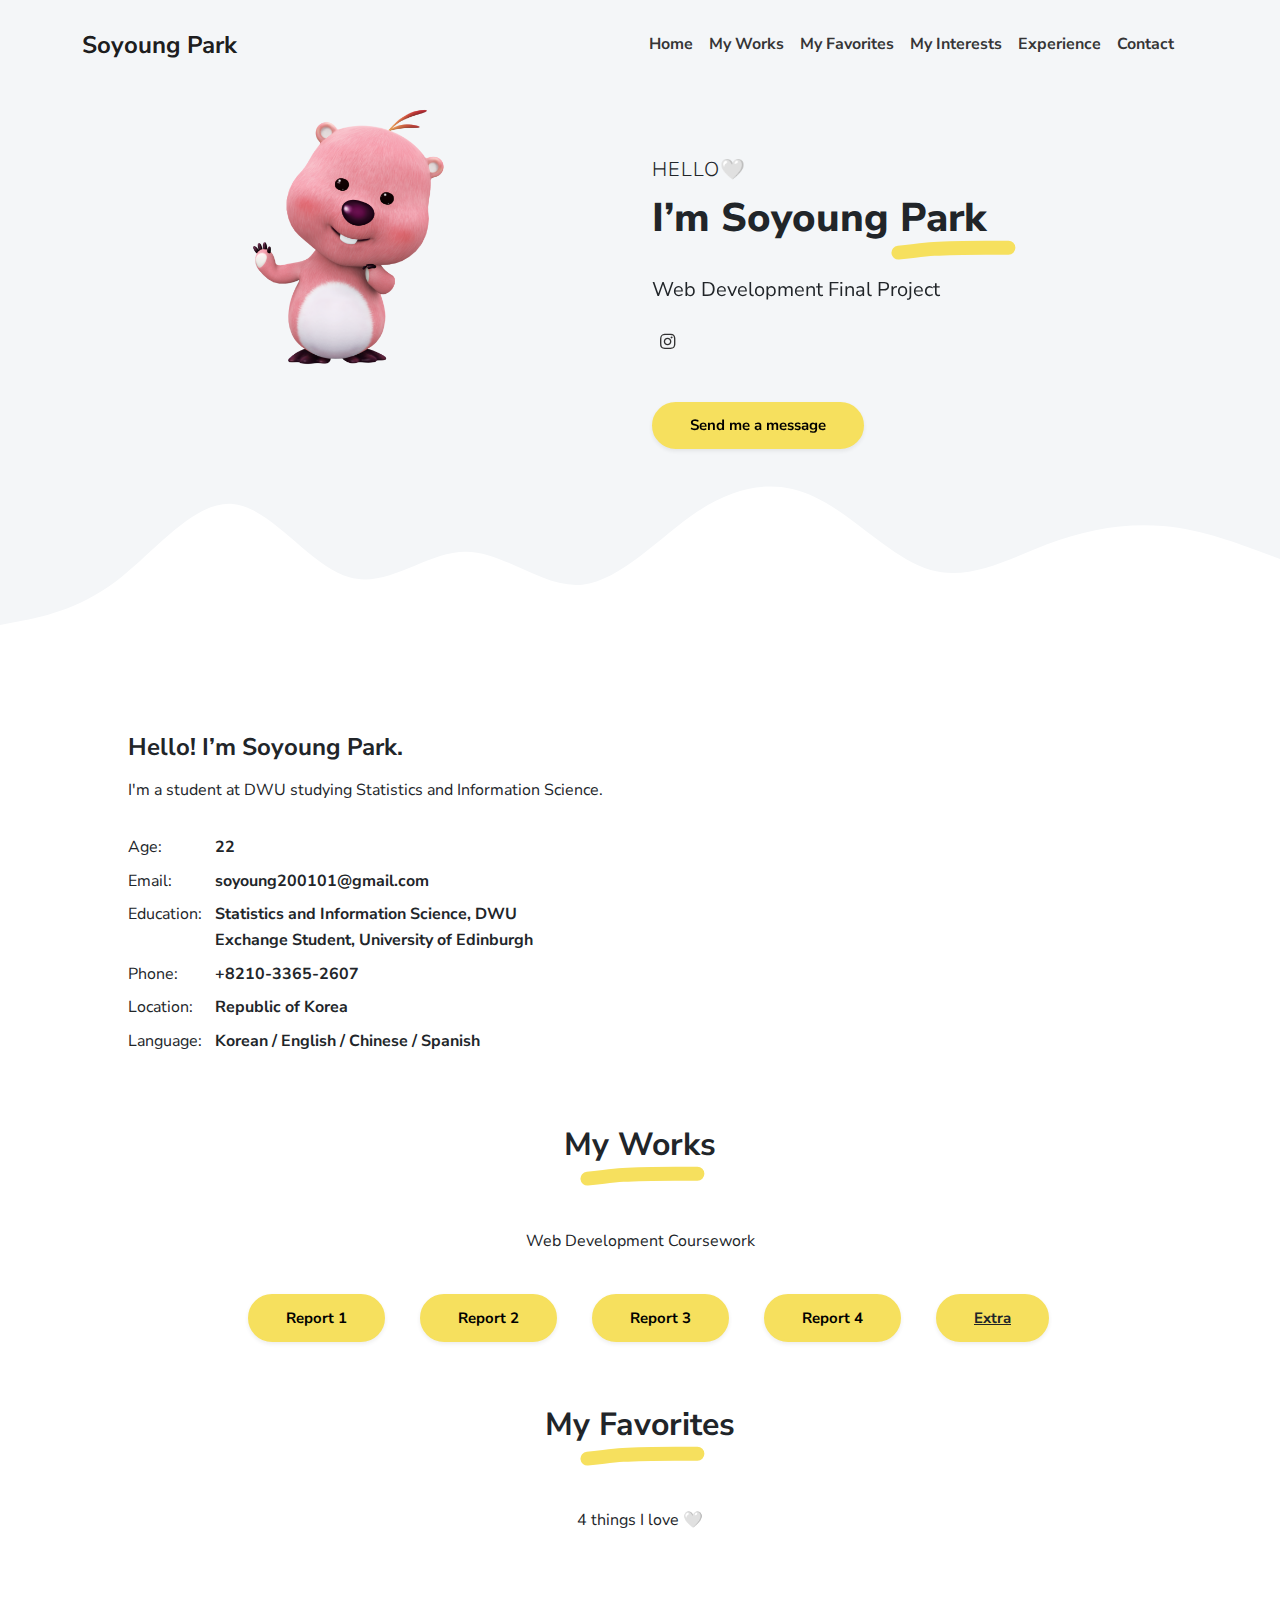
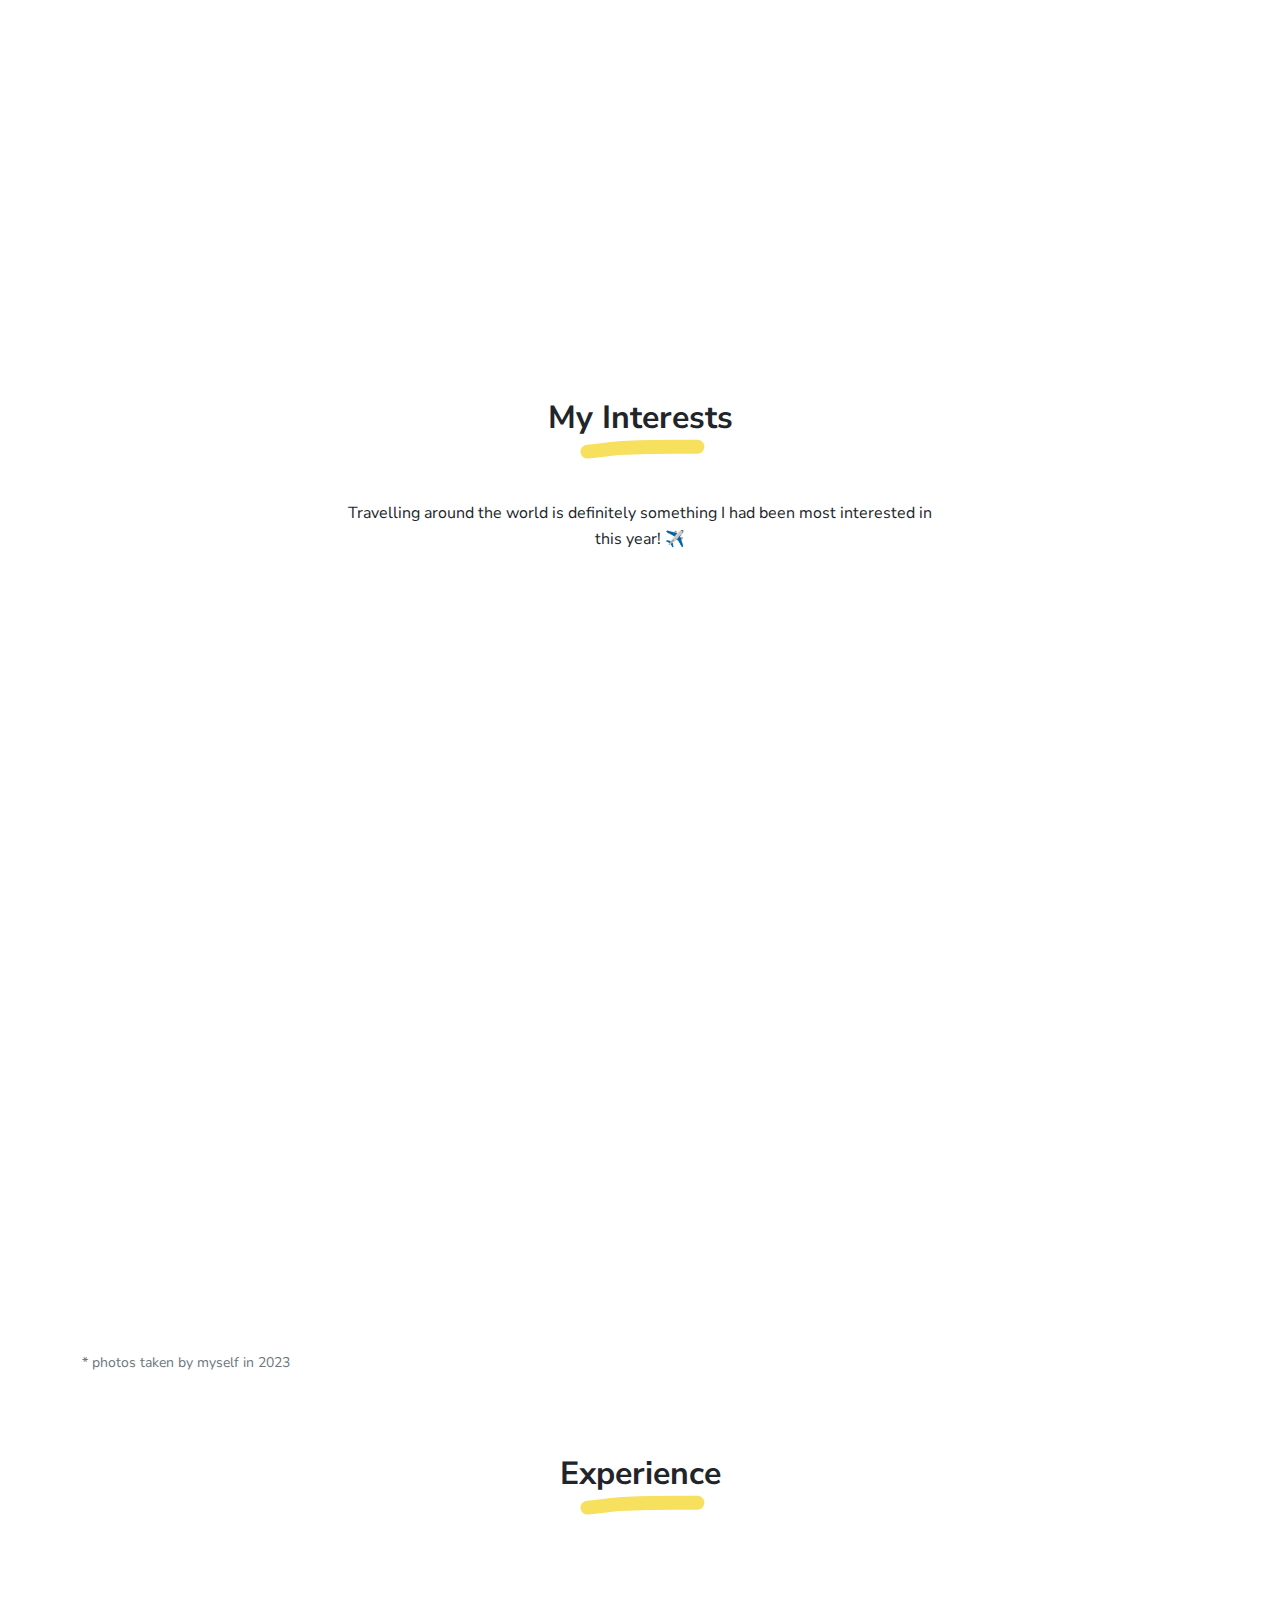
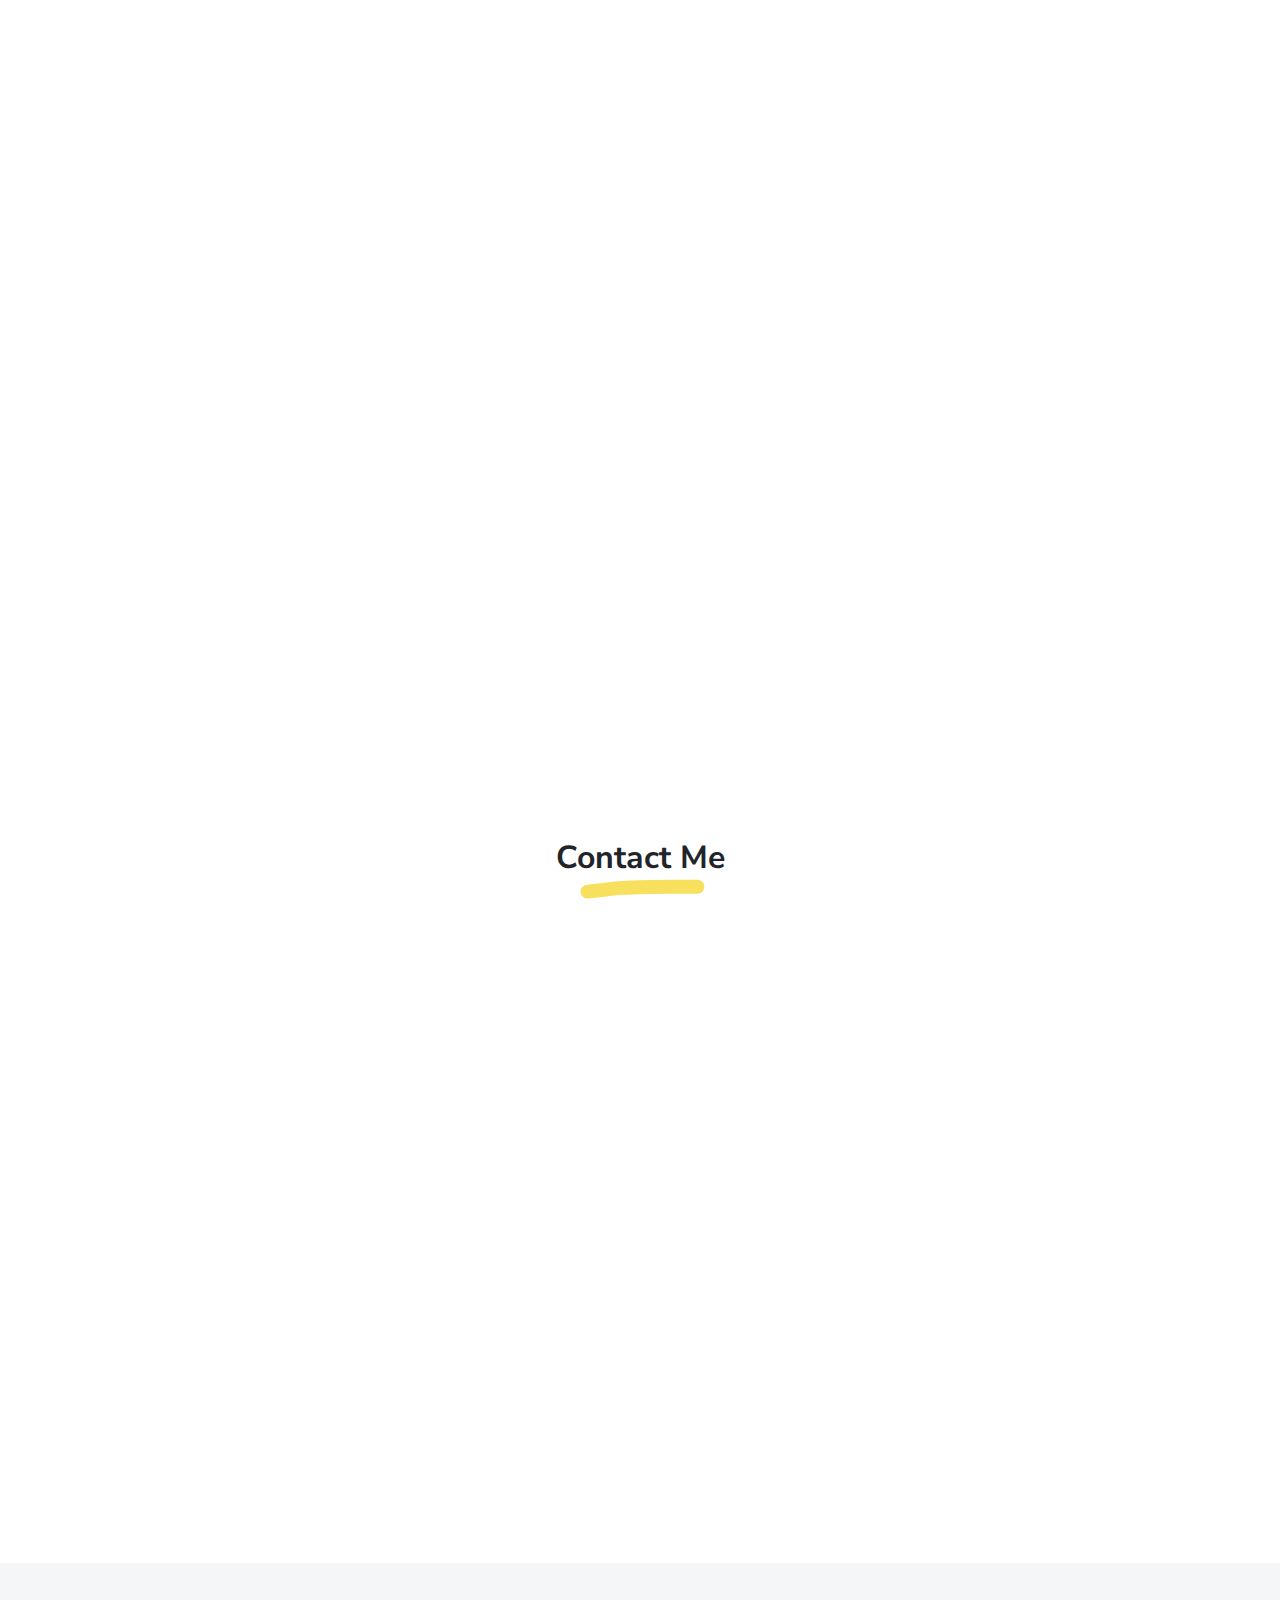
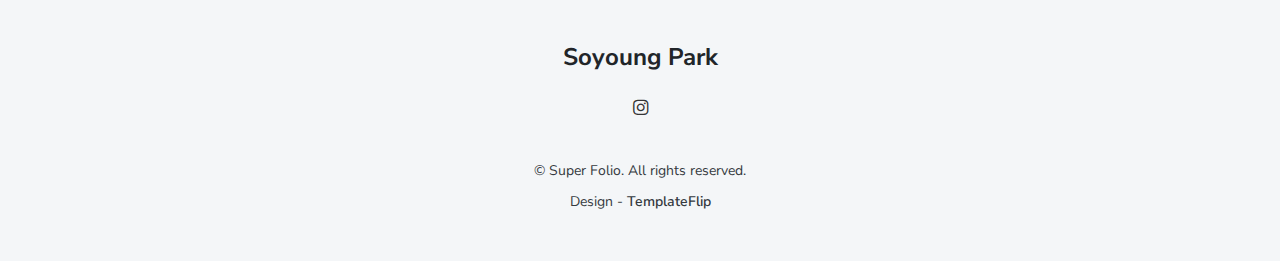
==== super-folio_free_1-2-0/index.html @ 90e3cf07 "Web Development Final Project Portfolio Website Home, My Interests, My Favorites, Contact Me - Compl" ====
<!DOCTYPE html>
<!-- upto 2 directory depth-->
<html lang="en-US">
  <head>
    <meta charset="UTF-8">
    <meta http-equiv="X-UA-Compatible" content="IE=edge">
    <meta name="viewport" content="width=device-width, initial-scale=1">
    <title>Super Folio</title>
    <link rel="preconnect" href="https://fonts.gstatic.com" crossorigin="crossorigin"/>
    <link rel="preload" as="style" href="https://fonts.googleapis.com/css2?family=Nunito+Sans:wght@300;400;700;800&amp;display=swap"/>
    <link rel="stylesheet" href="https://fonts.googleapis.com/css2?family=Nunito+Sans:wght@300;400;700;800&amp;display=swap" media="print" onload="this.media='all'"/>
    <noscript>
      <link rel="stylesheet" href="https://fonts.googleapis.com/css2?family=Nunito+Sans:wght@300;400;700;800&amp;display=swap"/>
    </noscript>
    <link href="./css/font-awesome/css/all.min.css?ver=1.2.0" rel="stylesheet">
    <link href="./css/bootstrap-icons/bootstrap-icons.css?ver=1.2.0" rel="stylesheet">
    <link href="./css/bootstrap.min.css?ver=1.2.0" rel="stylesheet">
    <link href="./css/aos.css?ver=1.2.0" rel="stylesheet">
    <link href="./css/main.css?ver=1.2.0" rel="stylesheet">
    <noscript>
      <style type="text/css">
        [data-aos] {
            opacity: 1 !important;
            transform: translate(0) scale(1) !important;
        }
      </style>
    </noscript>
  </head>
  <body id="top">
    <header class="bg-light">
      <nav class="navbar navbar-expand-lg navbar-light bg-light" id="header-nav" role="navigation">
        <div class="container"><a class="link-dark navbar-brand site-title mb-0" href="#">Soyoung Park</a>
          <button class="navbar-toggler" type="button" data-bs-toggle="collapse" data-bs-target="#navbarSupportedContent" aria-controls="navbarSupportedContent" aria-expanded="false" aria-label="Toggle navigation"><span class="navbar-toggler-icon"></span></button>
          <div class="collapse navbar-collapse" id="navbarSupportedContent">
            <ul class="navbar-nav ms-auto me-2">
              <li class="nav-item"><a class="nav-link" href="#about">Home</a></li>
              <li class="nav-item"><a class="nav-link" href="#services">My Works</a></li>
              <li class="nav-item"><a class="nav-link" href="#skills">My Favorites</a></li>
              <li class="nav-item"><a class="nav-link" href="#portfolio">My Interests</a></li>
              <li class="nav-item"><a class="nav-link" href="#experience">Experience</a></li>
              <li class="nav-item"><a class="nav-link" href="#contact">Contact</a></li>
            </ul>
          </div>
        </div>
      </nav>
    </header>
    <div class="page-content">
      <div id="content">
<header>
  <div class="cover bg-light">
    <div class="container px-3">
      <div class="row">
        <div class="col-lg-6 p-2"><img class="img-fluid" src='images/illustrations/pipi.png' alt="hello"/></div>
        <div class="col-lg-6">
          <div class="mt-5">
            <p class="lead text-uppercase mb-1">Hello🤍</p>
            <h1 class="intro-title marker" data-aos="fade-left" data-aos-delay="50">I’m Soyoung Park</h1>
            <p class="lead fw-normal mt-3" data-aos="fade-up" data-aos-delay="100">Web Development Final Project</p>
            <div class="social-nav" data-aos="fade-up" data-aos-delay="200">
              <nav role="navigation">
                <ul class="nav justify-content-left">
                  <li class="nav-item"><a class="nav-link" href="https://www.instagram.com/iamespark/" title="Instagram"><i class="fab fa-instagram"></i><span class="menu-title sr-only">Instagram</span></a></li>
                </ul>
              </nav>
            </div>
            <div class="mt-3" data-aos="fade-up" data-aos-delay="200"><a class="btn btn-primary shadow-sm mt-1 hover-effect" href="#contact">Send me a message</a></div>
          </div>
        </div>
      </div>
    </div>
  </div>
  <div class="wave-bg"></div>
</header>
<div class="section pt-4 px-3 px-lg-4" id="about">
  <div class="container-narrow">
    <div class="row">
      <div class="col-md-6">
        <h2 class="h4 my-2">Hello! I’m Soyoung Park.</h2>
        <p>I'm a student at DWU studying Statistics and Information Science.</p>
        <div class="row mt-3">
          <div class="col-sm-2">
            <div class="pb-1">Age:</div>
          </div>
          <div class="col-sm-10">
            <div class="pb-1 fw-bolder">22</div>
          </div>
          <div class="col-sm-2">
            <div class="pb-1">Email:</div>
          </div>
          <div class="col-sm-10">
            <div class="pb-1 fw-bolder">soyoung200101@gmail.com</div>
          </div>
          <div class="col-sm-2">
            <div class="pb-1">Education:</div>
          </div>
          <div class="col-sm-10">
            <div class="pb-1 fw-bolder">Statistics and Information Science, DWU<br>
            Exchange Student, University of Edinburgh</div>
          </div>
          <div class="col-sm-2">
            <div class="pb-1">Phone:</div>
          </div>
          <div class="col-sm-10">
            <div class="pb-1 fw-bolder">+8210-3365-2607</div>
          </div>
          <div class="col-sm-2">
            <div class="pb-1">Location:</div>
          </div>
          <div class="col-sm-10">
            <div class="pb-1 fw-bolder">Republic of Korea</div>
          </div>
          <div class="col-sm-2">
            <div class="pb-1">Language:</div>
          </div>
          <div class="col-sm-10">
            <div class="pb-1 fw-bolder">Korean / English / Chinese / Spanish</div>
          </div>
          </div>
        </div>
      </div>
  </div>
</div>
<div class="section px-3 px-lg-4 pt-5" id="services">
  <div class="container-narrow">
    <div class="text-center mb-5">
      <h2 class="marker marker-center">My Works</h2>
    </div>
    <div class="text-center">
      <p class="mx-auto mb-3" style="max-width:600px">Web Development Coursework</p>
    </div>
    <div class="d-sm-flex">
      <button class="btn btn-primary shadow-sm mt-1 hover-effect" style="margin-right:35px; margin-left:120px;">Report 1</button>
      <button class="btn btn-primary shadow-sm mt-1 hover-effect" style="margin-right:35px;" href="#contact">Report 2</button>
      <button class="btn btn-primary shadow-sm mt-1 hover-effect" style="margin-right:35px;" href="#contact">Report 3</button>
      <button class="btn btn-primary shadow-sm mt-1 hover-effect" style="margin-right:35px;" href="#contact">Report 4</button>
      <button class="btn btn-primary shadow-sm mt-1 hover-effect" style="margin-right:35px;"><a href="kiwi_talk/friends.html">Extra</a></button>
    </div>
  </div>
</div>
<div class="section px-3 px-lg-4 pt-5" id="skills">
  <div class="container-narrow">
    <div class="text-center mb-5">
      <h2 class="marker marker-center">My Favorites</h2>
    </div>
    <div class="text-center">
      <p class="mx-auto mb-3" style="max-width:600px">4 things I love 🤍</p>
    </div>
    <div class="grid bp-gallery pb-3" data-aos="zoom-in-up" data-aos-delay="100">
      <div class="grid-sizer"></div>
      <div class="grid-item"><a href="https://www.visitbritain.com/en">
          <figure class="portfolio-item"><img src="images/favorites/summer.jpg" data-bp="images/favorites/summer.jpg"/>
            <figcaption>
              <h4 class="h5 mb-0">Season</h4>
              <div>Summer ☀️</div>
            </figcaption>
          </figure></a></div>
      <div class="grid-item"><a href="https://www.spain.info/en/">
          <figure class="portfolio-item"><img src="images/favorites/breakfast.jpg" data-bp="images/favorites/breakfast.jpg"/>
            <figcaption>
              <h4 class="h5 mb-0">Breakfast</h4>
              <div>Long black with a sourdough bun ☕</div>
            </figcaption>
          </figure></a></div>
      <div class="grid-item"><a href="https://www.visitczechia.com/ko-kr">
          <figure class="portfolio-item"><img src="images/favorites/frepark.jpg" data-bp="images/favorites/frepark.jpg"/>
            <figcaption>
              <h4 class="h5 mb-0">Park</h4>
              <div>Frederiksberg Garderns 🏞️</div>
            </figcaption>
          </figure></a></div>
      <div class="grid-item"><a href="https://visithungary.com/ko">
          <figure class="portfolio-item"><img src="images/favorites/nature.jpg" data-bp="images/favorites/nature.jpg"/>
            <figcaption>
              <h4 class="h5 mb-0">Activity</h4>
              <div>Enjoying the nature 🌳</div>
            </figcaption>
          </figure></a></div>
      </div>
    </div>
</div>

<div class="section px-2 px-lg-4 pt-5" id="portfolio">
  <div class="container">
    <div class="text-center mb-5">
      <h2 class="marker marker-center">My Interests</h2>
    </div>
    <div class="text-center">
      <p class="mx-auto mb-3" style="max-width:600px">Travelling around the world is definitely something I had been most interested in this year! ✈️</p>
    </div>
    <div class="grid bp-gallery pb-3" data-aos="zoom-in-up" data-aos-delay="100">
      <div class="grid-sizer"></div>
      <div class="grid-item"><a href="https://www.visitbritain.com/en">
          <figure class="portfolio-item"><img src="images/interests/ld.jpg" data-bp="images/interests/ld.jpg"/>
            <figcaption>
              <h4 class="h5 mb-0">🇬🇧</h4>
              <div>Scotland / London</div>
            </figcaption>
          </figure></a></div>
      <div class="grid-item"><a href="https://www.spain.info/en/">
          <figure class="portfolio-item"><img src="images/interests/sp.jpg" data-bp="images/interests/sp.jpg" data-caption="Example of an optional caption."/>
            <figcaption> 
              <h4 class="h5 mb-0">🇪🇸</h4>
              <div>Malaga / Sevilla / Barcelona</div>
            </figcaption>
          </figure></a></div>
      <div class="grid-item"><a href="https://www.visitczechia.com/ko-kr">
          <figure class="portfolio-item"><img src="images/interests/pr.jpg" data-bp="images/interests/pr.jpg" data-caption="Example of an optional caption."/>
            <figcaption> 
              <h4 class="h5 mb-0">🇨🇿</h4>
              <div>Prague</div>
            </figcaption>
          </figure></a></div>
      <div class="grid-item"><a href="https://visithungary.com/ko">
          <figure class="portfolio-item"><img src="images/interests/bd.jpg" data-bp="images/interests/bd.jpg"/>
            <figcaption>
              <h4 class="h5 mb-0">🇭🇺</h4>
              <div>Budapest</div>
            </figcaption>
          </figure></a></div>
      <div class="grid-item"><a href="https://www.holland.com/global/tourism.htm">
          <figure class="portfolio-item"><img src="images/interests/am.jpg" data-bp="images/interests/am.jpg"/>
            <figcaption>
              <h4 class="h5 mb-0">🇳🇱</h4>
              <div>Amsterdam / Rotterdam / Utrecht / Delft / Den Haag</div>
            </figcaption>
          </figure></a></div>
      <div class="grid-item"><a href="https://www.visitdenmark.com/">
          <figure class="portfolio-item"><img src="images/interests/cp.jpg" data-bp="images/interests/cp.jpg"/>
            <figcaption>
              <h4 class="h5 mb-0">🇩🇰</h4>
              <div>Copenhagen / Fredensborg Kommune</div>
            </figcaption>
          </figure></a></div>
      <div class="grid-item"><a href="https://www.france.fr/ko">
          <figure class="portfolio-item"><img src="images/interests/pa.jpg" data-bp="images/interests/pa.jpg"/>
            <figcaption>
              <h4 class="h5 mb-0">🇫🇷</h4>
              <div>Paris</div>
            </figcaption>
          </figure></a></div>
      <div class="grid-item"><a href="https://visitsweden.com/">
          <figure class="portfolio-item"><img src="images/interests/or.jpg" data-bp="images/interests/or.jpg"/>
            <figcaption>
              <h4 class="h5 mb-0">🇸🇪</h4>
              <div>Örebro / Stockholm</div>
            </figcaption>
          </figure></a></div>
    </div>
    <p class="text-muted text-small">* photos taken by myself in 2023</p>
  </div>
</div>
<div class="section px-3 px-lg-4 pt-5" id="experience">
  <div class="container-narrow">
    <div class="text-center mb-5">
      <h2 class="marker marker-center">Experience</h2>
    </div>
    <div class="row">
      <div class="col-md-6">
        <div class="card mb-3" data-aos="fade-right" data-aos-delay="100">
          <div class="card-header px-3 py-2">
            <div class="d-flex justify-content-between">
              <div>
                <h3 class="h5 mb-1">Projects and Leadership</h3>
                <div class="text-muted text-small">2020-2023</div>
              </div>
            </div>
          </div>
          <div class="card-body px-3 py-2">
            <p> • Personalized Diet Recipe Recommendation System</p>
            <p> • Student Leader at IES Abroad Seoul</p>
            <p> • Compiler Development Project</p>
            <p> • Mortality Rate in Maritime Accidents Prediction Model Project</p>
            <p> • DWU NPC</p>
          </div>
        </div>
      </div>
      <div class="col-md-6">
        <div class="card mb-3" data-aos="fade-left" data-aos-delay="300">
          <div class="card-header px-3 py-2">
            <div class="d-flex justify-content-between">
              <div>
                <h3 class="h5 mb-1">Work Experience</h3>
                <div class="text-muted text-small">2020-2023</small></div>
              </div>
            </div>
          </div>
          <div class="card-body px-3 py-2">
            <p> • Student Correspondant at The Study Abroad Foundation</p>
            <p> • Private English Tutor</p>
          </div>
        </div>
      </div>
      <div class="col-md-6">
        <div class="card mb-3" data-aos="fade-right" data-aos-delay="200">
          <div class="card-header px-3 py-2">
            <div class="d-flex justify-content-between">
              <div>
                <h3 class="h5 mb-1">Scholarship</h3>
                <div class="text-muted text-small">2020-2023</div>
              </div>
            </div>
          </div>
          <div class="card-body px-3 py-2">
            <p> • Capstone Design Project Scholarship, DWU</p>
            <p> • Exchange Student Scholarship, DWU</p>
            <p> • English Language Excellence Scholarship, DWU</p>
          </div>
        </div>
      </div>
      <div class="col-md-6">
        <div class="card mb-3" data-aos="fade-left" data-aos-delay="400">
          <div class="card-header px-3 py-2">
            <div class="d-flex justify-content-between">
              <div>
                <h3 class="h5 mb-1">Relevant Coursework</h3>
                <div class="text-muted text-small">2020-2023</div>
              </div><
            </div>
          </div>
          <div class="card-body px-3 py-2">
            <p>Medical Image data processing Model / Diabetes Prediction Model /
              Suicide Prediction Model / Guitar image classification Model / University course registration database system development
              / Employee database system development / Horseshoe crabs' movement prediction Model /
              2016 US Presidential Election Trump Supporter Prediction Model / Optimization of a Deep Learning Model using bank customer data
              / Analysis of crime data with Principal Component Analysis / Fish Image Classification Model</p>
          </div>
        </div>
      </div>
    </div>
  </div>
</div>
<div class="section px-2 px-lg-4 pb-4 pt-5 mb-5" id="contact">
  <div class="container-narrow">
    <div class="text-center mb-5">
      <h2 class="marker marker-center">Contact Me</h2>
    </div>
    <div class="row">
      <div class="col-md-6" data-aos="zoom-in" data-aos-delay="100">
        <div class="bg-light my-2 p-3 pt-2"><form action="https://formspree.io/your@email.com"
    method="POST">
    <div class="form-group my-2">
      <label for="name" class="form-label fw-bolder">Name</label>
      <input class="form-control" type="text" id="name" name="name" required>
    </div>
    <div class="form-group my-2">
      <label for="email" class="form-label fw-bolder">Email</label>
      <input class="form-control" type="email" id="email" name="_replyto" required>
    </div>
  <div class="form-group my-2">
    <label for="message" class="form-label fw-bolder">Message</label>
    <textarea class="form-control" style="resize: none;" id="message" name="message" rows="4" required></textarea>
  </div>
  <button class="btn btn-primary mt-2" type="submit">Send</button>
</form>
        </div>
      </div>
      <div class="col-md-6" data-aos="fade-left" data-aos-delay="300">
        <div class="mt-3 px-1">
          <div class="h5">Feel free to reach out to me 🤍</div>
        </div>
        <div class="mt-53 px-1">
          <div class="row"> 
            <div class="col-sm-2">
              <div class="pb-1">Email:</div>
            </div>
            <div class="col-sm-10">
              <div class="pb-1 fw-bolder">soyoung200101@gmail.com</div>
            </div>
            <div class="col-sm-2">
              <div class="pb-1">Phone:</div>
            </div>
            <div class="col-sm-10">
              <div class="pb-1 fw-bolder">+8210-3365-2607</div>
            </div>
          </div>
        </div>
      </div>
    </div>
  </div>
</div>
<footer class="pt-4 pb-4 text-center bg-light">
  <div class="container">
    <div class="my-3">
      <div class="h4">Soyoung Park</div>
      <div class="social-nav">
        <nav role="navigation">
          <ul class="nav justify-content-center">
            <li class="nav-item"><a class="nav-link" href="" title="https://www.instagram.com/iamespark/"><i class="fab fa-instagram"></i><span class="menu-title sr-only">Instagram</span></a></li>
          </ul>
        </nav>
      </div>
    </div>
    <div class="text-small text-secondary">
      <div class="mb-1">&copy; Super Folio. All rights reserved.</div>
      <div>
        <!-- Make sure to buy a license for the template before removing the line below. Buy license on https://templateflip.com/ -->Design - <a href="https://templateflip.com/" target="_blank">TemplateFlip</a></div>
    </div>
  </div>
</footer></div>
    </div>
    <div id="scrolltop"><a class="btn btn-secondary" href="#top"><span class="icon"><i class="fas fa-angle-up fa-x"></i></span></a></div>
    <script src="./scripts/imagesloaded.pkgd.min.js?ver=1.2.0"></script>
    <script src="./scripts/masonry.pkgd.min.js?ver=1.2.0"></script>
    <script src="./scripts/BigPicture.min.js?ver=1.2.0"></script>
    <script src="./scripts/purecounter.min.js?ver=1.2.0"></script>
    <script src="./scripts/bootstrap.bundle.min.js?ver=1.2.0"></script>
    <script src="./scripts/aos.min.js?ver=1.2.0"></script>
    <script src="./scripts/main.js?ver=1.2.0"></script>
  </body>
</html>
---- super-folio_free_1-2-0/css/main.css ----
html, body {
  overflow-x: hidden;
}

/**
 * Enable smooth scrolling on the whole document
 */
html {
  scroll-behavior: smooth;
}

/**
 * Disable smooth scrolling when users have prefers-reduced-motion enabled
 */
@media screen and (prefers-reduced-motion: reduce) {
  html {
    scroll-behavior: auto;
  }
}

/**
 * Add .section to every anchored element for scroll margin
 */
.section {
  scroll-margin-top: 2rem;
}

/* Header */
.site-title {
  font-size: 1.5rem;
  font-weight: 700;
  line-height: 3rem;
  text-decoration: none;
}

@media (min-width: 48em) {
  .site-title {
    float: left;
  }
}

.nav-link {
  font-weight: 700;
  color: rgba(0, 0, 0, 0.8) !important;
}

.social-nav .nav-link {
  padding: 0 0.5rem;
  font-size: 1.1rem;
  line-height: 2.5rem;
}

.nav-link:hover,
.nav-link:focus,
.active .nav-link {
  color: rgba(0, 0, 0, 0.6) !important;
}

/* Hero (intro) section */
.intro-title {
  font-weight: 800;
}

@-webkit-keyframes animateWave {
  0% {
    transform: scale(1, 0);
  }
  100% {
    transform: scale(1, 1);
  }
}

@keyframes animateWave {
  0% {
    transform: scale(1, 0);
  }
  100% {
    transform: scale(1, 1);
  }
}

.wave-bg {
  display: block;
  height: 220px;
  width: 100%;
  min-width: 600px;
  transform-origin: top;
  -webkit-animation: animateWave 2000ms cubic-bezier(0.23, 1, 0.32, 1) forwards;
          animation: animateWave 2000ms cubic-bezier(0.23, 1, 0.32, 1) forwards;
  background-image: url("../images/wave-bg.svg");
  background-position: center;
  background-repeat: no-repeat;
}

img.avatar {
  border-radius: 30px;
}

/* Masonary grid for portfolio */
.grid:after {
  content: '';
  display: block;
  clear: both;
}

/* Grid Item */
.grid-sizer,
.grid-item {
  width: 100%;
}

.grid-item {
  padding-bottom: 12px;
}

@media (min-width: 48em) {
  .grid-sizer,
  .grid-item {
    width: 25%;
  }
  .grid-item {
    float: left;
    padding: 6px;
  }
}

.grid-item img {
  display: block;
  width: 100%;
  max-width: 100%;
}

/* Portfolio */
.portolio-section .container {
  padding: 0;
}

.portfolio-item {
  position: relative;
  overflow: hidden;
  text-align: center;
  margin: 0;
}

.portfolio-item figcaption {
  position: absolute;
  top: auto;
  bottom: 0;
  left: 0;
  width: 100%;
  padding: 12px;
  background: rgba(255, 255, 255, 0.75);
  transition: transform 0.35s;
  transform: translate3d(0, 100%, 0);
}

.portfolio-item figcaption h4 {
  color: #222;
  font-size: 16px;
  text-transform: uppercase;
  font-weight: 700;
  margin-bottom: 3px;
}

.portfolio-item figcaption p {
  color: #444;
  font-size: 14px;
  font-weight: 600;
  margin-bottom: 0;
}

.portfolio-item:hover figcaption {
  transform: translate3d(0, 0, 0);
}

/* Portolio Caption */
#bp_container .bp-xc {
  background: #F6E05E !important;
}

#bp_caption a {
  text-decoration: none;
}

/* Footer section */
footer a:not(.nav-link) {
  color: inherit;
  font-weight: 600;
  text-decoration: none;
  cursor: pointer;
}

/* Scroll Top */
#scrolltop {
  display: block;
  visibility: hidden;
  opacity: 0;
  transition: visibility 0s, opacity 0.5s ease-in;
  position: fixed;
  bottom: 20px;
  right: 20px;
}

#scrolltop .btn {
  padding: 3px 11px;
  border-radius: 50%;
}

/* Additional utility styles */
.container-narrow {
  max-width: 1024px;
  margin: 0 auto;
}

.text-small {
  font-size: 0.875rem;
}

.text-uppercase {
  letter-spacing: 0.05em;
}

.hover-effect {
  transition: transform .18s ease-in-out;
}

.hover-effect:hover {
  transform: translateY(-2px);
}

.marker {
  position: relative;
  display: inline;
  width: auto;
}

.marker-center {
  padding-right: 0;
}

.marker:after {
  content: "";
  width: 125px;
  height: 30px;
  position: absolute;
  bottom: -25px;
  right: -30px;
  background-image: url("../images/marker.svg");
  background-repeat: no-repeat;
}

.marker-center:after {
  bottom: -30px;
  left: 50%;
  margin-left: -60px;
}

@media (max-width: 575.98px) {
  .marker {
    padding-right: 0;
  }
  .marker:after {
    bottom: -30px;
    left: 50%;
    margin-left: -60px;
  }
}

.entry-title a {
  text-decoration: none;
}
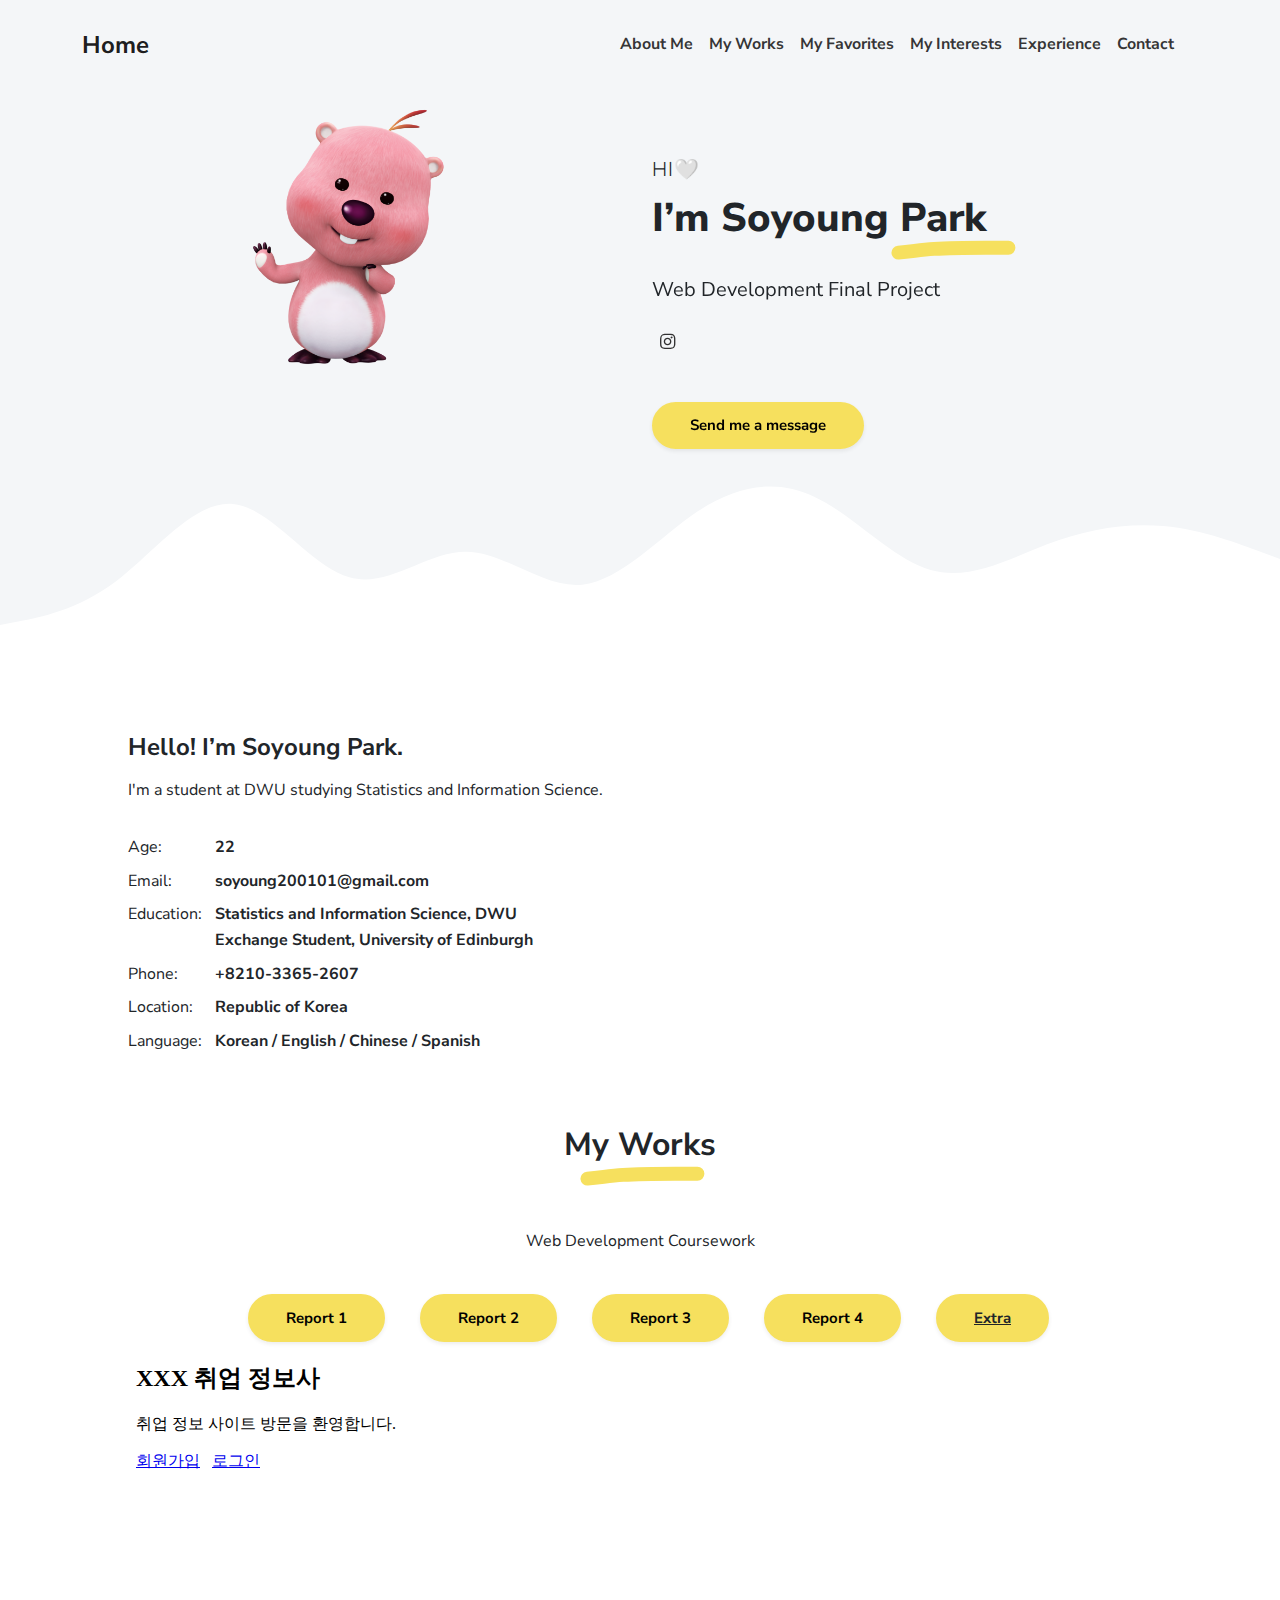
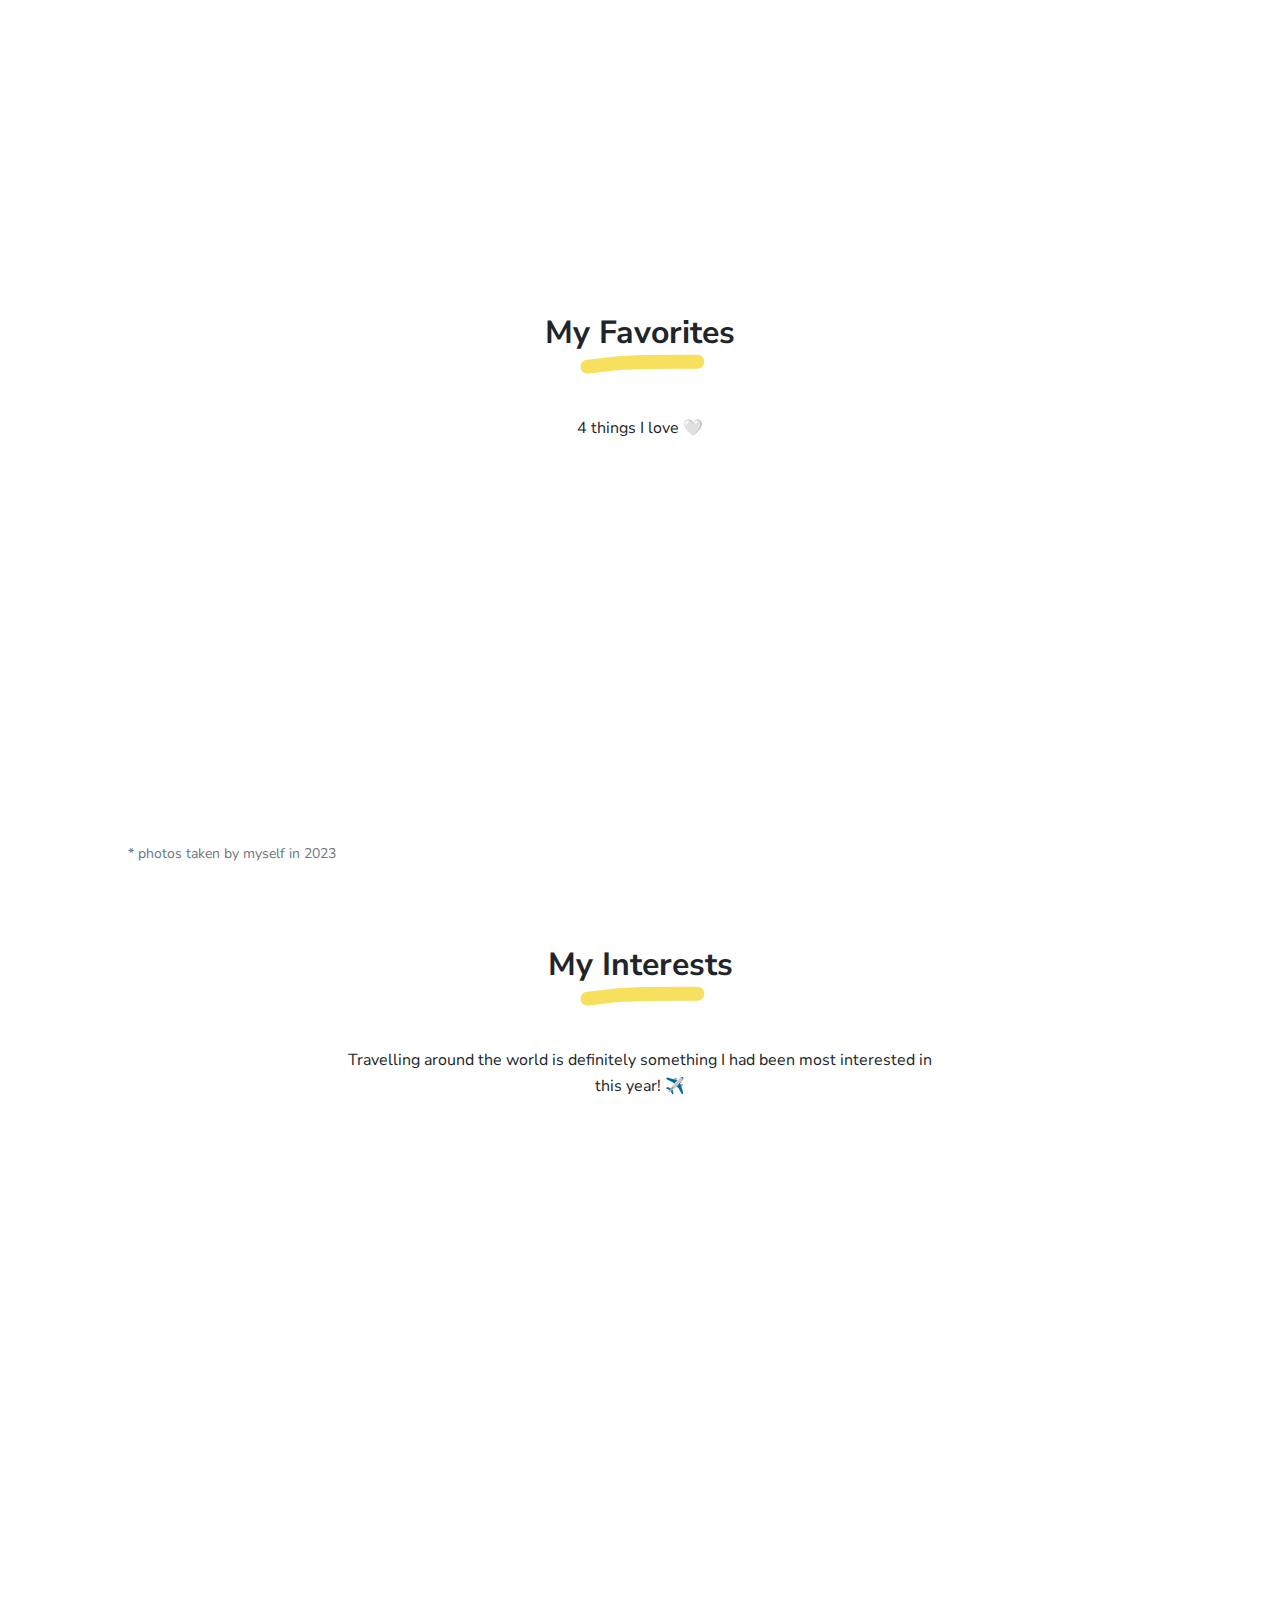
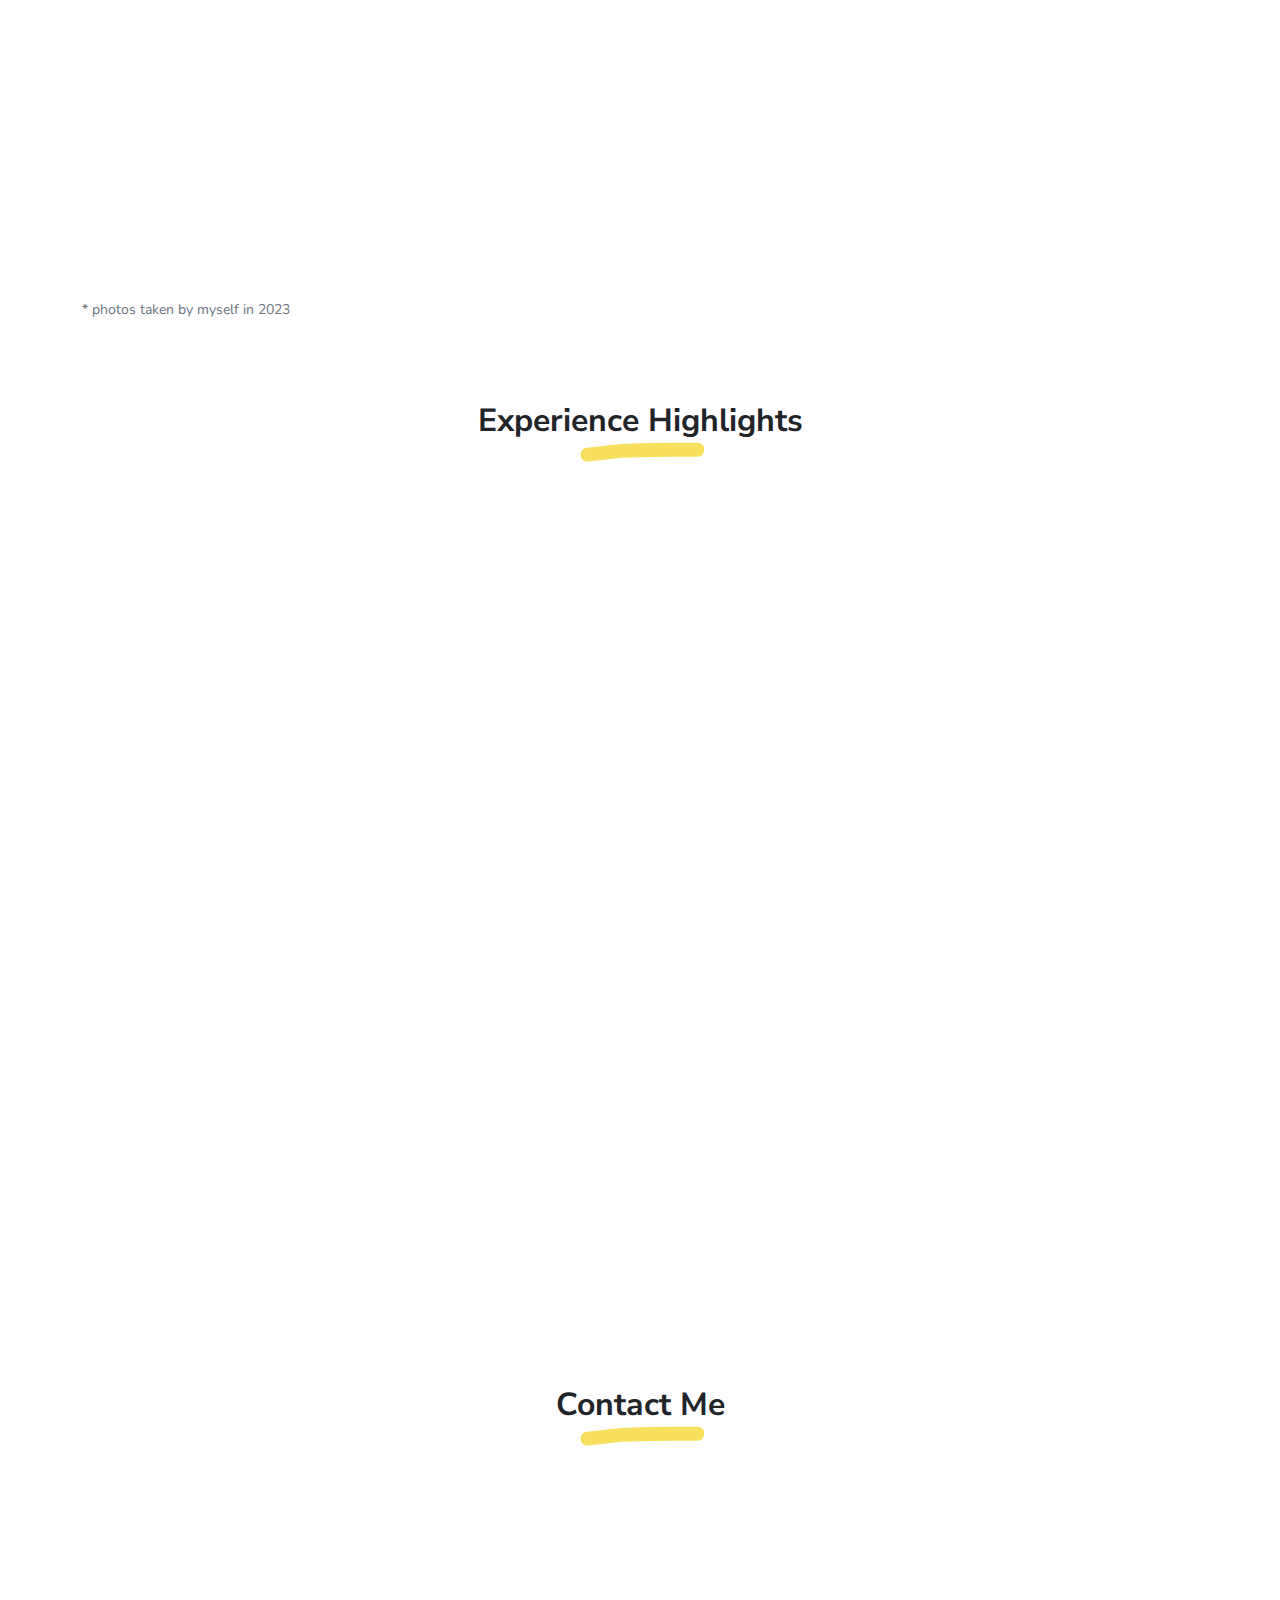
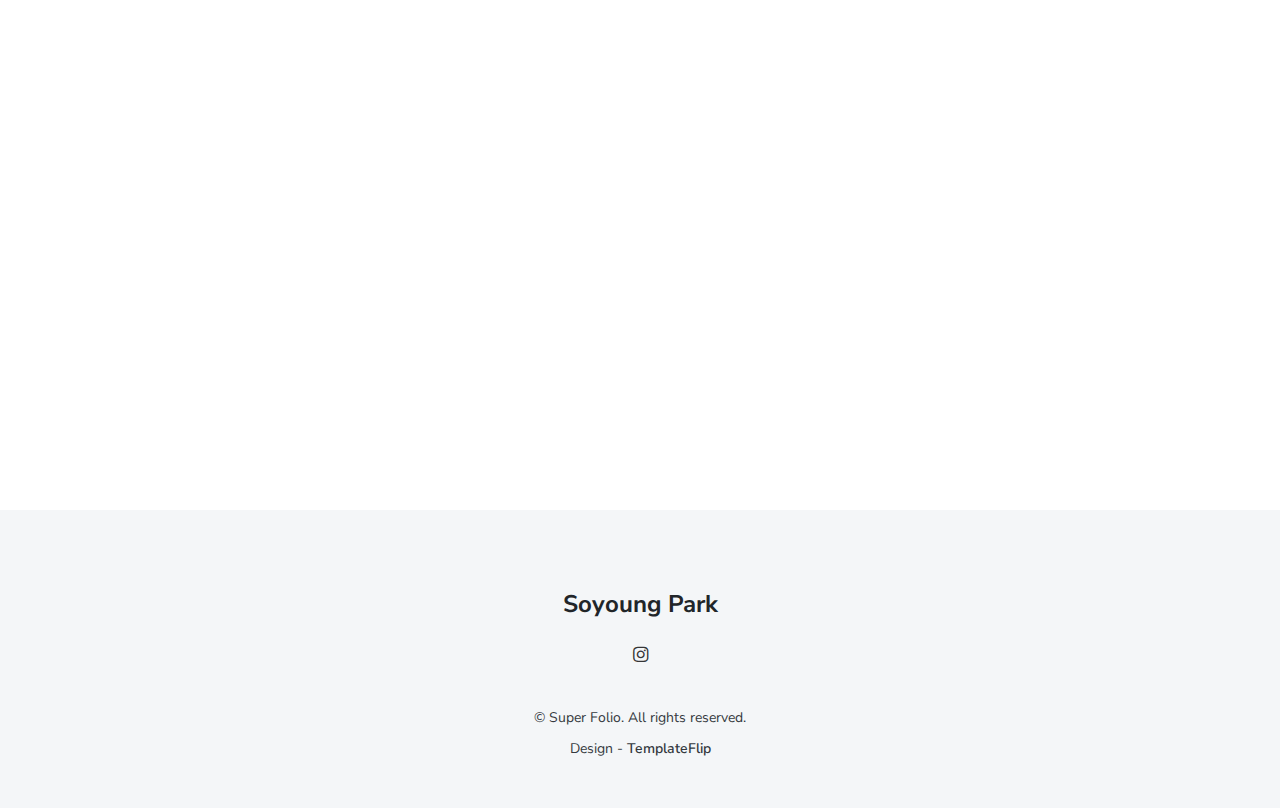
==== commit 24610bf3: "Web Development Final Project Portfolio Website Completed Version" ====
--- a/super-folio_free_1-2-0/index.html
+++ b/super-folio_free_1-2-0/index.html
@@ -5,7 +5,7 @@
     <meta charset="UTF-8">
     <meta http-equiv="X-UA-Compatible" content="IE=edge">
     <meta name="viewport" content="width=device-width, initial-scale=1">
-    <title>Super Folio</title>
+    <title>20201053 Soyoung Park</title>
     <link rel="preconnect" href="https://fonts.gstatic.com" crossorigin="crossorigin"/>
     <link rel="preload" as="style" href="https://fonts.googleapis.com/css2?family=Nunito+Sans:wght@300;400;700;800&amp;display=swap"/>
     <link rel="stylesheet" href="https://fonts.googleapis.com/css2?family=Nunito+Sans:wght@300;400;700;800&amp;display=swap" media="print" onload="this.media='all'"/>
@@ -29,11 +29,11 @@
   <body id="top">
     <header class="bg-light">
       <nav class="navbar navbar-expand-lg navbar-light bg-light" id="header-nav" role="navigation">
-        <div class="container"><a class="link-dark navbar-brand site-title mb-0" href="#">Soyoung Park</a>
+        <div class="container"><a class="link-dark navbar-brand site-title mb-0" href="#">Home</a>
           <button class="navbar-toggler" type="button" data-bs-toggle="collapse" data-bs-target="#navbarSupportedContent" aria-controls="navbarSupportedContent" aria-expanded="false" aria-label="Toggle navigation"><span class="navbar-toggler-icon"></span></button>
           <div class="collapse navbar-collapse" id="navbarSupportedContent">
             <ul class="navbar-nav ms-auto me-2">
-              <li class="nav-item"><a class="nav-link" href="#about">Home</a></li>
+              <li class="nav-item"><a class="nav-link" href="#about">About Me</a></li>
               <li class="nav-item"><a class="nav-link" href="#services">My Works</a></li>
               <li class="nav-item"><a class="nav-link" href="#skills">My Favorites</a></li>
               <li class="nav-item"><a class="nav-link" href="#portfolio">My Interests</a></li>
@@ -53,7 +53,7 @@
         <div class="col-lg-6 p-2"><img class="img-fluid" src='images/illustrations/pipi.png' alt="hello"/></div>
         <div class="col-lg-6">
           <div class="mt-5">
-            <p class="lead text-uppercase mb-1">Hello🤍</p>
+            <p class="lead text-uppercase mb-1">Hi🤍</p>
             <h1 class="intro-title marker" data-aos="fade-left" data-aos-delay="50">I’m Soyoung Park</h1>
             <p class="lead fw-normal mt-3" data-aos="fade-up" data-aos-delay="100">Web Development Final Project</p>
             <div class="social-nav" data-aos="fade-up" data-aos-delay="200">
@@ -129,12 +129,27 @@
       <p class="mx-auto mb-3" style="max-width:600px">Web Development Coursework</p>
     </div>
     <div class="d-sm-flex">
-      <button class="btn btn-primary shadow-sm mt-1 hover-effect" style="margin-right:35px; margin-left:120px;">Report 1</button>
-      <button class="btn btn-primary shadow-sm mt-1 hover-effect" style="margin-right:35px;" href="#contact">Report 2</button>
-      <button class="btn btn-primary shadow-sm mt-1 hover-effect" style="margin-right:35px;" href="#contact">Report 3</button>
-      <button class="btn btn-primary shadow-sm mt-1 hover-effect" style="margin-right:35px;" href="#contact">Report 4</button>
+      <button class="btn btn-primary shadow-sm mt-1 hover-effect" style="margin-right:35px; margin-left:120px;" onclick="loadcw('reports/index.html')">Report 1</button>
+      <button class="btn btn-primary shadow-sm mt-1 hover-effect" style="margin-right:35px;" onclick="loadcw('reports/register.html')">Report 2</button>
+      <button class="btn btn-primary shadow-sm mt-1 hover-effect" style="margin-right:35px;" onclick="loadcw('reports/bootstrap.html')">Report 3</button>
+      <button class="btn btn-primary shadow-sm mt-1 hover-effect" style="margin-right:35px;" onclick="loadcw('reports/HW3.html')">Report 4</button>
       <button class="btn btn-primary shadow-sm mt-1 hover-effect" style="margin-right:35px;"><a href="kiwi_talk/friends.html">Extra</a></button>
     </div>
+    <script>
+      function loadcw(cwname) {
+        document.getElementById('iframe-container').src=cwname;
+        document.getElementById('iframe-container').style.height='500px';
+        document.getElementById('iframe-container').style.width='800px';
+      }
+      function loadcw2(cwname) {
+        document.getElementById('carousel-container').src=cwname;
+        document.getElementById('carousel-container').style.height='500px';
+        document.getElementById('carousel-container').style.width='800px';
+      }
+    </script>
+    <iframe id="iframe-container" src="reports/index.html" style="height:500px; width:800px;">
+      #document (https://parksoya.github.io/home/super-folio_free_1-2-0/reports/index.html)
+    </iframe>
   </div>
 </div>
 <div class="section px-3 px-lg-4 pt-5" id="skills">
@@ -147,28 +162,28 @@
     </div>
     <div class="grid bp-gallery pb-3" data-aos="zoom-in-up" data-aos-delay="100">
       <div class="grid-sizer"></div>
-      <div class="grid-item"><a href="https://www.visitbritain.com/en">
+      <div class="grid-item"><a href="https://en.wikipedia.org/wiki/%C3%96rebro">
           <figure class="portfolio-item"><img src="images/favorites/summer.jpg" data-bp="images/favorites/summer.jpg"/>
             <figcaption>
               <h4 class="h5 mb-0">Season</h4>
               <div>Summer ☀️</div>
             </figcaption>
           </figure></a></div>
-      <div class="grid-item"><a href="https://www.spain.info/en/">
+      <div class="grid-item"><a href="https://www.2foodtrippers.com/danish-morning-bun/">
           <figure class="portfolio-item"><img src="images/favorites/breakfast.jpg" data-bp="images/favorites/breakfast.jpg"/>
             <figcaption>
               <h4 class="h5 mb-0">Breakfast</h4>
               <div>Long black with a sourdough bun ☕</div>
             </figcaption>
           </figure></a></div>
-      <div class="grid-item"><a href="https://www.visitczechia.com/ko-kr">
+      <div class="grid-item"><a href="https://www.visitcopenhagen.com/copenhagen/planning/frederiksberg-gardens-gdk412226">
           <figure class="portfolio-item"><img src="images/favorites/frepark.jpg" data-bp="images/favorites/frepark.jpg"/>
             <figcaption>
               <h4 class="h5 mb-0">Park</h4>
               <div>Frederiksberg Garderns 🏞️</div>
             </figcaption>
           </figure></a></div>
-      <div class="grid-item"><a href="https://visithungary.com/ko">
+      <div class="grid-item"><a href="https://en.wikipedia.org/wiki/%C3%96rebro">
           <figure class="portfolio-item"><img src="images/favorites/nature.jpg" data-bp="images/favorites/nature.jpg"/>
             <figcaption>
               <h4 class="h5 mb-0">Activity</h4>
@@ -176,6 +191,7 @@
             </figcaption>
           </figure></a></div>
       </div>
+    <p class="text-muted text-small">* photos taken by myself in 2023</p>
     </div>
 </div>
 
@@ -252,7 +268,7 @@
 <div class="section px-3 px-lg-4 pt-5" id="experience">
   <div class="container-narrow">
     <div class="text-center mb-5">
-      <h2 class="marker marker-center">Experience</h2>
+      <h2 class="marker marker-center">Experience Highlights</h2>
     </div>
     <div class="row">
       <div class="col-md-6">
@@ -287,6 +303,8 @@
           <div class="card-body px-3 py-2">
             <p> • Student Correspondant at The Study Abroad Foundation</p>
             <p> • Private English Tutor</p>
+            <p> • Receptionist at Rolls-Royce Motor Cars Seoul</p>
+            <p> • Receptionist at McLaren Seoul</p>
           </div>
         </div>
       </div>
@@ -314,7 +332,7 @@
               <div>
                 <h3 class="h5 mb-1">Relevant Coursework</h3>
                 <div class="text-muted text-small">2020-2023</div>
-              </div><
+              </div>
             </div>
           </div>
           <div class="card-body px-3 py-2">
